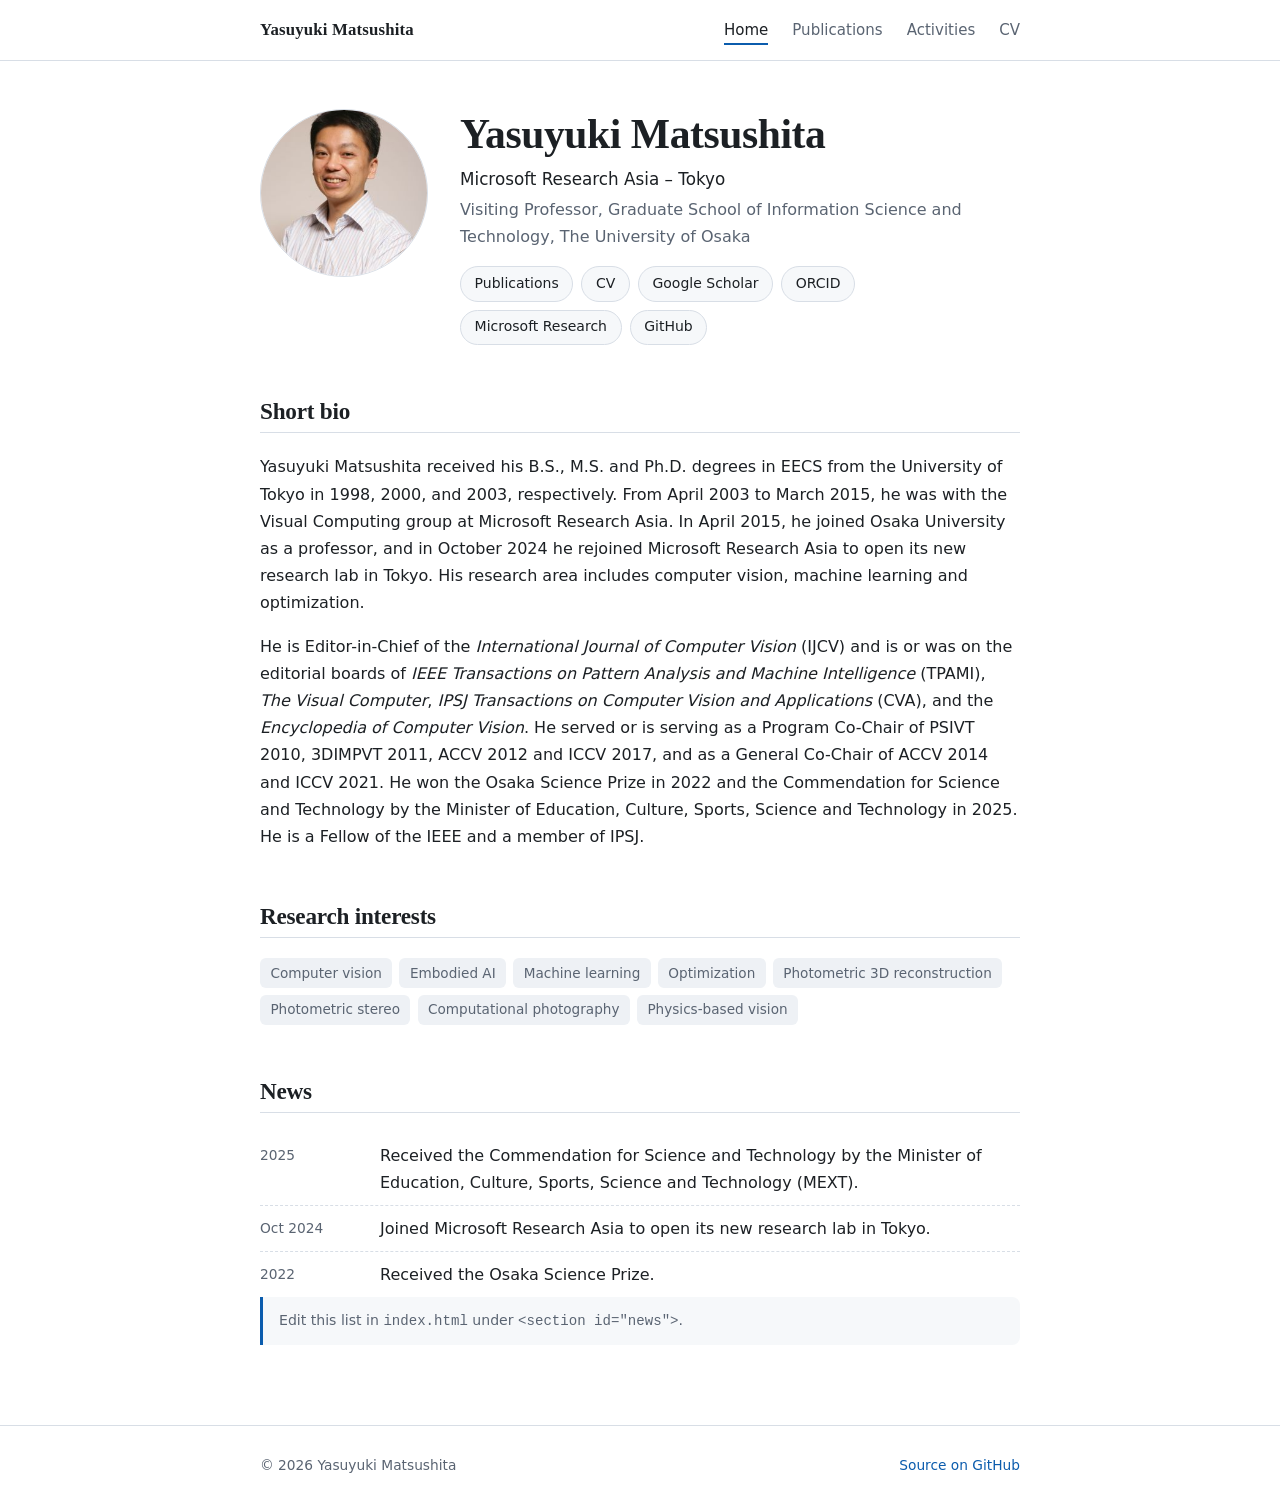
==== index.html @ 427e0b6b "Add personal academic homepage Static site for https://yamatsushita.github.io with bio, 154 publicat" ====
<!DOCTYPE html>
<html lang="en">
<head>
<meta charset="utf-8">
<meta name="viewport" content="width=device-width, initial-scale=1">
<title>Yasuyuki Matsushita</title>
<meta name="description" content="Yasuyuki Matsushita is a researcher at Microsoft Research Asia - Tokyo working on computer vision, machine learning, and optimization. IEEE Fellow and Editor-in-Chief of the International Journal of Computer Vision.">
<link rel="canonical" href="https://yamatsushita.github.io/">
<link rel="icon" href="assets/img/favicon.svg" type="image/svg+xml">
<link rel="stylesheet" href="assets/css/style.css">
<meta property="og:type" content="profile">
<meta property="og:title" content="Yasuyuki Matsushita">
<meta property="og:description" content="Computer vision, machine learning, and optimization. Microsoft Research Asia - Tokyo.">
<meta property="og:url" content="https://yamatsushita.github.io/">
<meta property="og:image" content="https://yamatsushita.github.io/assets/img/profile.jpg">
<meta name="twitter:card" content="summary">
<script type="application/ld+json">
{
  "@context": "https://schema.org",
  "@type": "Person",
  "name": "Yasuyuki Matsushita",
  "url": "https://yamatsushita.github.io/",
  "image": "https://yamatsushita.github.io/assets/img/profile.jpg",
  "jobTitle": "Researcher",
  "affiliation": { "@type": "Organization", "name": "Microsoft Research Asia - Tokyo" },
  "alumniOf": { "@type": "Organization", "name": "The University of Tokyo" },
  "knowsAbout": ["Computer Vision", "Machine Learning", "Optimization", "Photometric 3D Reconstruction"],
  "sameAs": [
    "https://orcid.org/0000-0002-1935-4752",
    "https://scholar.google.com/citations?user=eomC7sIAAAAJ",
    "https://www.microsoft.com/en-us/research/people/yamatsushita/",
    "https://github.com/yasumat"
  ]
}
</script>
</head>
<body>
<a class="skip-link" href="#main">Skip to content</a>

<header class="site-header">
  <div class="wrap">
    <a class="brand" href="index.html">Yasuyuki Matsushita</a>
    <button class="nav-toggle" type="button" aria-expanded="false" aria-controls="site-nav" hidden>Menu</button>
    <nav class="site-nav" id="site-nav" aria-label="Main">
      <ul>
        <li><a href="index.html" aria-current="page">Home</a></li>
        <li><a href="publications.html">Publications</a></li>
        <li><a href="activities.html">Activities</a></li>
        <li><a href="cv.html">CV</a></li>
      </ul>
    </nav>
  </div>
</header>

<main id="main">
  <div class="wrap">

    <section class="hero">
      <img class="hero-photo" src="assets/img/profile.jpg" alt="Portrait of Yasuyuki Matsushita" width="168" height="168">
      <div>
        <h1>Yasuyuki Matsushita</h1>
        <p class="title">Microsoft Research Asia &ndash; Tokyo</p>
        <p class="affil">Visiting Professor, Graduate School of Information Science and Technology, The University of Osaka</p>
        <ul class="links">
          <li><a href="publications.html">Publications</a></li>
          <li><a href="cv.html">CV</a></li>
          <li><a href="https://scholar.google.com/citations?user=eomC7sIAAAAJ" rel="noopener">Google Scholar</a></li>
          <li><a href="https://orcid.org/0000-0002-1935-4752" rel="noopener">ORCID</a></li>
          <li><a href="https://www.microsoft.com/en-us/research/people/yamatsushita/" rel="noopener">Microsoft Research</a></li>
          <li><a href="https://github.com/yasumat" rel="noopener">GitHub</a></li>
        </ul>
      </div>
    </section>

    <section id="about">
      <h2>Short bio</h2>
      <p>
        Yasuyuki Matsushita received his B.S., M.S. and Ph.D. degrees in EECS from
        the University of Tokyo in 1998, 2000, and 2003, respectively. From April 2003
        to March 2015, he was with the Visual Computing group at Microsoft Research Asia.
        In April 2015, he joined Osaka University as a professor, and in October 2024 he
        rejoined Microsoft Research Asia to open its new research lab in Tokyo.
        His research area includes computer vision, machine learning and optimization.
      </p>
      <p>
        He is Editor-in-Chief of the <em>International Journal of Computer Vision</em> (IJCV)
        and is or was on the editorial boards of <em>IEEE Transactions on Pattern Analysis and
        Machine Intelligence</em> (TPAMI), <em>The Visual Computer</em>, <em>IPSJ Transactions on
        Computer Vision and Applications</em> (CVA), and the <em>Encyclopedia of Computer Vision</em>.
        He served or is serving as a Program Co-Chair of PSIVT 2010, 3DIMPVT 2011, ACCV 2012
        and ICCV 2017, and as a General Co-Chair of ACCV 2014 and ICCV 2021. He won the
        Osaka Science Prize in 2022 and the Commendation for Science and Technology by the
        Minister of Education, Culture, Sports, Science and Technology in 2025.
        He is a Fellow of the IEEE and a member of IPSJ.
      </p>
    </section>

    <section id="research">
      <h2>Research interests</h2>
      <ul class="tags">
        <li>Computer vision</li>
        <li>Embodied AI</li>
        <li>Machine learning</li>
        <li>Optimization</li>
        <li>Photometric 3D reconstruction</li>
        <li>Photometric stereo</li>
        <li>Computational photography</li>
        <li>Physics-based vision</li>
      </ul>
    </section>

    <section id="news">
      <h2>News</h2>
      <ul class="news">
        <li>
          <time datetime="2025">2025</time>
          <span>Received the Commendation for Science and Technology by the Minister of Education, Culture, Sports, Science and Technology (MEXT).</span>
        </li>
        <li>
          <time datetime="2024-10">Oct 2024</time>
          <span>Joined Microsoft Research Asia to open its new research lab in Tokyo.</span>
        </li>
        <li>
          <time datetime="2022">2022</time>
          <span>Received the Osaka Science Prize.</span>
        </li>
      </ul>
      <p class="note">Edit this list in <code>index.html</code> under <code>&lt;section id="news"&gt;</code>.</p>
    </section>

  </div>
</main>

<footer class="site-footer">
  <div class="wrap">
    <span>&copy; 2026 Yasuyuki Matsushita</span>
    <span><a href="https://github.com/yamatsushita/yamatsushita.github.io">Source on GitHub</a></span>
  </div>
</footer>

<script src="assets/js/main.js"></script>
</body>
</html>
---- assets/css/style.css ----
/* ==========================================================================
   Personal academic homepage — base stylesheet
   Edit the custom properties below to restyle the whole site.
   ========================================================================== */

:root {
  --font-sans: system-ui, -apple-system, "Segoe UI", Roboto, "Helvetica Neue",
    "Hiragino Sans", "Noto Sans JP", Meiryo, sans-serif;
  --font-serif: ui-serif, Georgia, "Times New Roman", "Hiragino Mincho ProN", serif;

  --bg: #ffffff;
  --bg-subtle: #f6f8fa;
  --bg-inset: #eef1f5;
  --text: #1c2024;
  --text-muted: #5a6472;
  --border: #d8dee6;
  --accent: #0b5cad;
  --accent-soft: #e7f0fa;
  --shadow: 0 1px 2px rgba(16, 24, 40, 0.06), 0 8px 24px rgba(16, 24, 40, 0.06);

  --measure: 50rem;
  --radius: 10px;
}

@media (prefers-color-scheme: dark) {
  :root {
    --bg: #0f1216;
    --bg-subtle: #161b22;
    --bg-inset: #1c232c;
    --text: #e6edf3;
    --text-muted: #9aa7b4;
    --border: #2a323c;
    --accent: #6cb2ff;
    --accent-soft: #14273c;
    --shadow: 0 1px 2px rgba(0, 0, 0, 0.5), 0 8px 24px rgba(0, 0, 0, 0.4);
  }
}

*,
*::before,
*::after {
  box-sizing: border-box;
}

html {
  scroll-behavior: smooth;
  scroll-padding-top: 5rem;
  -webkit-text-size-adjust: 100%;
}

body {
  margin: 0;
  font-family: var(--font-sans);
  font-size: 1rem;
  line-height: 1.7;
  color: var(--text);
  background: var(--bg);
  -webkit-font-smoothing: antialiased;
}

a {
  color: var(--accent);
  text-decoration: none;
}

a:hover,
a:focus-visible {
  text-decoration: underline;
}

:focus-visible {
  outline: 2px solid var(--accent);
  outline-offset: 2px;
  border-radius: 3px;
}

img {
  max-width: 100%;
  height: auto;
}

/* --------------------------------------------------------- layout helpers */

.wrap {
  width: 100%;
  max-width: var(--measure);
  margin-inline: auto;
  padding-inline: 1.25rem;
}

.skip-link {
  position: absolute;
  left: -9999px;
  top: 0;
  background: var(--accent);
  color: #fff;
  padding: 0.6rem 1rem;
  z-index: 100;
}

.skip-link:focus {
  left: 0;
}

/* ----------------------------------------------------------------- header */

.site-header {
  position: sticky;
  top: 0;
  z-index: 50;
  background: color-mix(in srgb, var(--bg) 88%, transparent);
  backdrop-filter: saturate(180%) blur(12px);
  border-bottom: 1px solid var(--border);
}

.site-header .wrap {
  display: flex;
  align-items: center;
  justify-content: space-between;
  gap: 1rem;
  min-height: 3.75rem;
}

.brand {
  font-family: var(--font-serif);
  font-size: 1.05rem;
  font-weight: 600;
  letter-spacing: 0.01em;
  color: var(--text);
}

.brand:hover {
  text-decoration: none;
  color: var(--accent);
}

.nav-toggle {
  display: none;
  background: none;
  border: 1px solid var(--border);
  border-radius: 8px;
  color: var(--text);
  padding: 0.35rem 0.6rem;
  font-size: 1rem;
  cursor: pointer;
}

.site-nav ul {
  display: flex;
  gap: 1.5rem;
  list-style: none;
  margin: 0;
  padding: 0;
}

.site-nav a {
  color: var(--text-muted);
  font-size: 0.94rem;
  font-weight: 500;
  padding-block: 0.25rem;
  border-bottom: 2px solid transparent;
}

.site-nav a:hover {
  color: var(--text);
  text-decoration: none;
}

.site-nav a[aria-current="page"] {
  color: var(--text);
  border-bottom-color: var(--accent);
}

@media (max-width: 640px) {
  .nav-toggle {
    display: block;
  }

  .site-nav {
    display: none;
    width: 100%;
  }

  .site-header .wrap {
    flex-wrap: wrap;
    padding-block: 0.6rem;
  }

  .site-nav.open {
    display: block;
  }

  .site-nav ul {
    flex-direction: column;
    gap: 0.25rem;
    padding-block: 0.5rem;
  }

  .site-nav a {
    display: block;
    padding: 0.4rem 0;
    border-bottom: none;
  }
}

/* ------------------------------------------------------------------- main */

main {
  padding-block: 3rem 4rem;
}

section + section {
  margin-top: 3.25rem;
}

h1,
h2,
h3 {
  font-family: var(--font-serif);
  line-height: 1.25;
  letter-spacing: -0.01em;
  margin: 0 0 0.6rem;
}

h1 {
  font-size: clamp(1.9rem, 1.4rem + 1.8vw, 2.6rem);
}

h2 {
  font-size: 1.45rem;
  padding-bottom: 0.4rem;
  border-bottom: 1px solid var(--border);
  margin-bottom: 1.25rem;
}

h3 {
  font-size: 1.1rem;
}

p {
  margin: 0 0 1rem;
}

.lead {
  font-size: 1.08rem;
  color: var(--text-muted);
}

/* ------------------------------------------------------------------- hero */

.hero {
  display: grid;
  grid-template-columns: 168px 1fr;
  gap: 2rem;
  align-items: start;
}

.hero-photo {
  width: 168px;
  height: 168px;
  border-radius: 50%;
  object-fit: cover;
  border: 1px solid var(--border);
  background: var(--bg-subtle);
}

.hero h1 {
  margin-bottom: 0.25rem;
}

.hero .title {
  font-size: 1.05rem;
  color: var(--text);
  margin: 0 0 0.15rem;
}

.hero .affil {
  color: var(--text-muted);
  margin: 0 0 1rem;
}

@media (max-width: 640px) {
  .hero {
    grid-template-columns: 1fr;
    gap: 1.25rem;
    text-align: center;
  }

  .hero-photo {
    margin-inline: auto;
  }

  .links {
    justify-content: center;
  }
}

/* ------------------------------------------------------------ link chips */

.links {
  display: flex;
  flex-wrap: wrap;
  gap: 0.5rem;
  list-style: none;
  margin: 0;
  padding: 0;
}

.links a {
  display: inline-flex;
  align-items: center;
  gap: 0.35rem;
  font-size: 0.875rem;
  font-weight: 500;
  color: var(--text);
  background: var(--bg-subtle);
  border: 1px solid var(--border);
  border-radius: 999px;
  padding: 0.3rem 0.85rem;
  transition: background 0.15s ease, border-color 0.15s ease;
}

.links a:hover {
  text-decoration: none;
  background: var(--accent-soft);
  border-color: var(--accent);
  color: var(--accent);
}

/* ------------------------------------------------------------------- tags */

.tags {
  display: flex;
  flex-wrap: wrap;
  gap: 0.45rem;
  list-style: none;
  margin: 0;
  padding: 0;
}

.tags li {
  font-size: 0.85rem;
  color: var(--text-muted);
  background: var(--bg-inset);
  border-radius: 6px;
  padding: 0.2rem 0.65rem;
}

/* ------------------------------------------------------------------- news */

.news {
  list-style: none;
  margin: 0;
  padding: 0;
}

.news li {
  display: grid;
  grid-template-columns: 6.5rem 1fr;
  gap: 1rem;
  padding: 0.55rem 0;
  border-bottom: 1px dashed var(--border);
}

.news li:last-child {
  border-bottom: none;
}

.news time {
  color: var(--text-muted);
  font-size: 0.86rem;
  font-variant-numeric: tabular-nums;
  padding-top: 0.15rem;
}

@media (max-width: 560px) {
  .news li {
    grid-template-columns: 1fr;
    gap: 0.1rem;
  }
}

/* ----------------------------------------------------------- publications */

.pub-tools {
  display: flex;
  flex-wrap: wrap;
  gap: 0.75rem;
  align-items: center;
  margin-bottom: 1.5rem;
}

.pub-search {
  flex: 1 1 16rem;
  font: inherit;
  font-size: 0.95rem;
  color: var(--text);
  background: var(--bg);
  border: 1px solid var(--border);
  border-radius: 8px;
  padding: 0.5rem 0.8rem;
}

.pub-search::placeholder {
  color: var(--text-muted);
}

.pub-count {
  font-size: 0.86rem;
  color: var(--text-muted);
}

.year-group {
  margin-bottom: 2rem;
}

.year-group h2 {
  font-size: 1.2rem;
  font-variant-numeric: tabular-nums;
}

.pub-list {
  list-style: none;
  margin: 0;
  padding: 0;
  display: grid;
  gap: 1.05rem;
}

.pub {
  display: grid;
  gap: 0.2rem;
  padding-left: 0.9rem;
  border-left: 2px solid var(--border);
}

.pub:hover {
  border-left-color: var(--accent);
}

.pub-title {
  font-weight: 600;
  line-height: 1.45;
  color: var(--text);
}

.pub-authors {
  font-size: 0.9rem;
  color: var(--text-muted);
}

.pub-authors .me {
  color: var(--text);
  font-weight: 600;
}

.pub-meta {
  font-size: 0.88rem;
  color: var(--text-muted);
  display: flex;
  flex-wrap: wrap;
  align-items: center;
  gap: 0.5rem;
}

.badge {
  font-size: 0.74rem;
  font-weight: 700;
  letter-spacing: 0.03em;
  text-transform: uppercase;
  color: var(--accent);
  background: var(--accent-soft);
  border-radius: 5px;
  padding: 0.05rem 0.45rem;
}

.pub-links a {
  font-size: 0.82rem;
}

.pub-links a + a::before {
  content: "·";
  color: var(--border);
  margin-inline: 0.4rem;
}

.empty-state {
  color: var(--text-muted);
  font-style: italic;
  padding: 1.5rem 0;
}

/* --------------------------------------------------------------- cv lists */

.cv-list {
  list-style: none;
  margin: 0;
  padding: 0;
  display: grid;
  gap: 1rem;
}

.cv-list > li {
  display: grid;
  grid-template-columns: 9rem 1fr;
  gap: 1rem;
}

.cv-list .when {
  color: var(--text-muted);
  font-size: 0.88rem;
  font-variant-numeric: tabular-nums;
}

.cv-list .what strong {
  display: block;
}

.cv-list .where {
  color: var(--text-muted);
  font-size: 0.92rem;
}

@media (max-width: 560px) {
  .cv-list > li {
    grid-template-columns: 1fr;
    gap: 0.1rem;
  }
}

/* ------------------------------------------------------------------ cards */

.card {
  background: var(--bg-subtle);
  border: 1px solid var(--border);
  border-radius: var(--radius);
  padding: 1.1rem 1.25rem;
}

.card + .card {
  margin-top: 1rem;
}

.card h3 {
  margin-bottom: 0.25rem;
}

.card p:last-child {
  margin-bottom: 0;
}

/* ----------------------------------------------------------------- footer */

.site-footer {
  border-top: 1px solid var(--border);
  padding-block: 1.75rem;
  color: var(--text-muted);
  font-size: 0.86rem;
}

.site-footer .wrap {
  display: flex;
  flex-wrap: wrap;
  gap: 0.5rem 1rem;
  justify-content: space-between;
}

/* ------------------------------------------------------------------ misc */

.note {
  font-size: 0.88rem;
  color: var(--text-muted);
  background: var(--bg-subtle);
  border-left: 3px solid var(--accent);
  border-radius: 0 8px 8px 0;
  padding: 0.75rem 1rem;
}

@media print {
  .site-header,
  .site-footer,
  .pub-tools {
    display: none;
  }

  body {
    font-size: 11pt;
  }
}
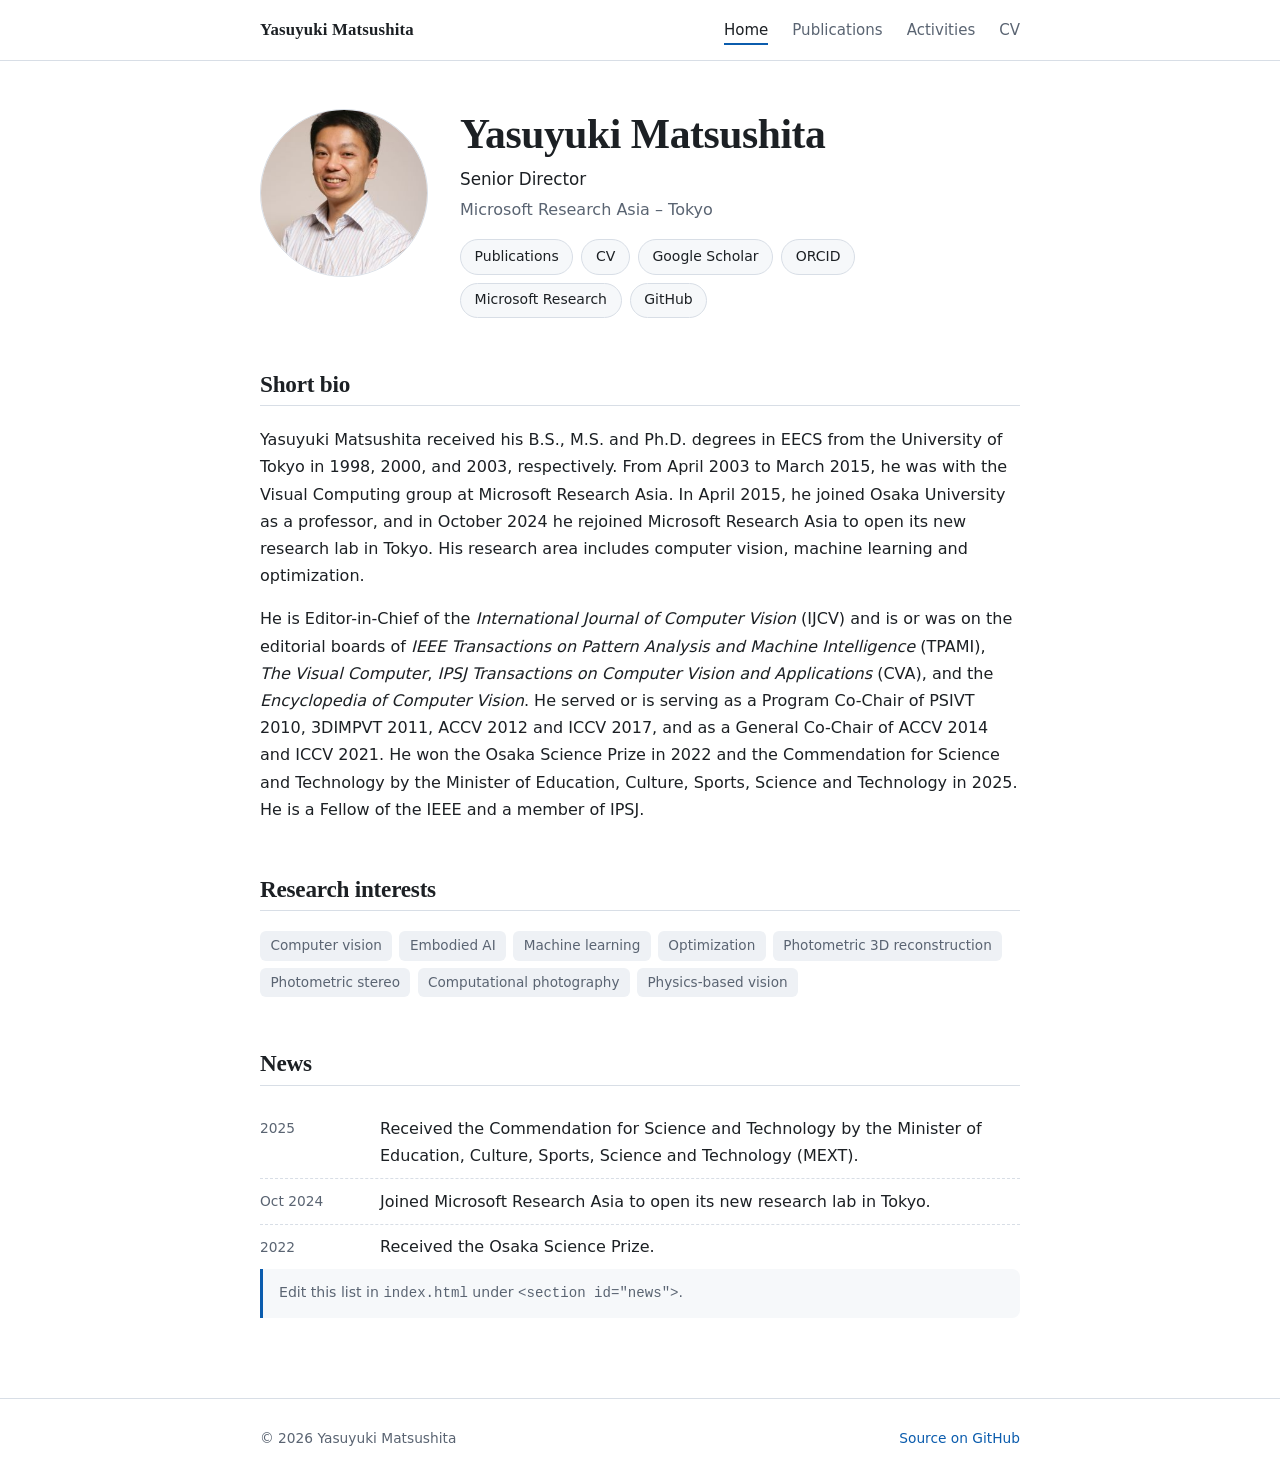
==== commit 0c7de006: "Show Senior Director as title, drop Visiting Professor line Co-authored-by: Copilot App <223556219+C" ====
--- a/index.html
+++ b/index.html
@@ -4,13 +4,13 @@
 <meta charset="utf-8">
 <meta name="viewport" content="width=device-width, initial-scale=1">
 <title>Yasuyuki Matsushita</title>
-<meta name="description" content="Yasuyuki Matsushita is a researcher at Microsoft Research Asia - Tokyo working on computer vision, machine learning, and optimization. IEEE Fellow and Editor-in-Chief of the International Journal of Computer Vision.">
+<meta name="description" content="Yasuyuki Matsushita is Senior Director at Microsoft Research Asia - Tokyo, working on computer vision, machine learning, and optimization. IEEE Fellow and Editor-in-Chief of the International Journal of Computer Vision.">
 <link rel="canonical" href="https://yamatsushita.github.io/">
 <link rel="icon" href="assets/img/favicon.svg" type="image/svg+xml">
 <link rel="stylesheet" href="assets/css/style.css">
 <meta property="og:type" content="profile">
 <meta property="og:title" content="Yasuyuki Matsushita">
-<meta property="og:description" content="Computer vision, machine learning, and optimization. Microsoft Research Asia - Tokyo.">
+<meta property="og:description" content="Senior Director, Microsoft Research Asia - Tokyo. Computer vision, machine learning, and optimization.">
 <meta property="og:url" content="https://yamatsushita.github.io/">
 <meta property="og:image" content="https://yamatsushita.github.io/assets/img/profile.jpg">
 <meta name="twitter:card" content="summary">
@@ -21,7 +21,7 @@
   "name": "Yasuyuki Matsushita",
   "url": "https://yamatsushita.github.io/",
   "image": "https://yamatsushita.github.io/assets/img/profile.jpg",
-  "jobTitle": "Researcher",
+  "jobTitle": "Senior Director",
   "affiliation": { "@type": "Organization", "name": "Microsoft Research Asia - Tokyo" },
   "alumniOf": { "@type": "Organization", "name": "The University of Tokyo" },
   "knowsAbout": ["Computer Vision", "Machine Learning", "Optimization", "Photometric 3D Reconstruction"],
@@ -59,8 +59,8 @@
       <img class="hero-photo" src="assets/img/profile.jpg" alt="Portrait of Yasuyuki Matsushita" width="168" height="168">
       <div>
         <h1>Yasuyuki Matsushita</h1>
-        <p class="title">Microsoft Research Asia &ndash; Tokyo</p>
-        <p class="affil">Visiting Professor, Graduate School of Information Science and Technology, The University of Osaka</p>
+        <p class="title">Senior Director</p>
+        <p class="affil">Microsoft Research Asia &ndash; Tokyo</p>
         <ul class="links">
           <li><a href="publications.html">Publications</a></li>
           <li><a href="cv.html">CV</a></li>
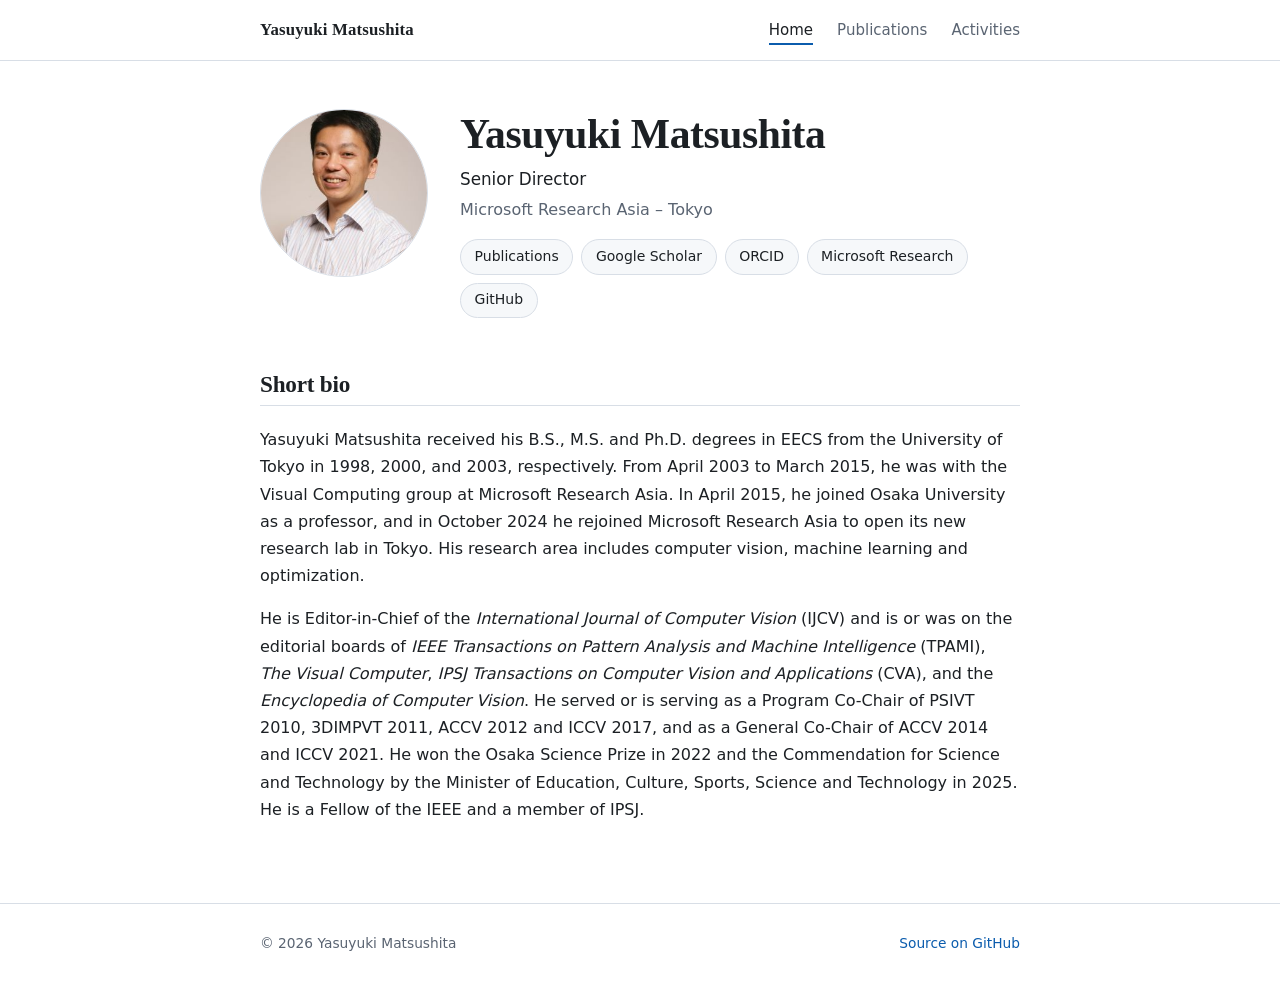
==== commit ffd248c6: "Refresh publications from DBLP, trim Home and Activities, drop CV page - Publications: rebuild from " ====
--- a/index.html
+++ b/index.html
@@ -46,7 +46,6 @@
         <li><a href="index.html" aria-current="page">Home</a></li>
         <li><a href="publications.html">Publications</a></li>
         <li><a href="activities.html">Activities</a></li>
-        <li><a href="cv.html">CV</a></li>
       </ul>
     </nav>
   </div>
@@ -63,8 +62,7 @@
         <p class="affil">Microsoft Research Asia &ndash; Tokyo</p>
         <ul class="links">
           <li><a href="publications.html">Publications</a></li>
-          <li><a href="cv.html">CV</a></li>
-          <li><a href="https://scholar.google.com/citations?user=eomC7sIAAAAJ" rel="noopener">Google Scholar</a></li>
+            <li><a href="https://scholar.google.com/citations?user=eomC7sIAAAAJ" rel="noopener">Google Scholar</a></li>
           <li><a href="https://orcid.org/0000-0002-1935-4752" rel="noopener">ORCID</a></li>
           <li><a href="https://www.microsoft.com/en-us/research/people/yamatsushita/" rel="noopener">Microsoft Research</a></li>
           <li><a href="https://github.com/yasumat" rel="noopener">GitHub</a></li>
@@ -95,39 +93,6 @@
       </p>
     </section>
 
-    <section id="research">
-      <h2>Research interests</h2>
-      <ul class="tags">
-        <li>Computer vision</li>
-        <li>Embodied AI</li>
-        <li>Machine learning</li>
-        <li>Optimization</li>
-        <li>Photometric 3D reconstruction</li>
-        <li>Photometric stereo</li>
-        <li>Computational photography</li>
-        <li>Physics-based vision</li>
-      </ul>
-    </section>
-
-    <section id="news">
-      <h2>News</h2>
-      <ul class="news">
-        <li>
-          <time datetime="2025">2025</time>
-          <span>Received the Commendation for Science and Technology by the Minister of Education, Culture, Sports, Science and Technology (MEXT).</span>
-        </li>
-        <li>
-          <time datetime="2024-10">Oct 2024</time>
-          <span>Joined Microsoft Research Asia to open its new research lab in Tokyo.</span>
-        </li>
-        <li>
-          <time datetime="2022">2022</time>
-          <span>Received the Osaka Science Prize.</span>
-        </li>
-      </ul>
-      <p class="note">Edit this list in <code>index.html</code> under <code>&lt;section id="news"&gt;</code>.</p>
-    </section>
-
   </div>
 </main>
 
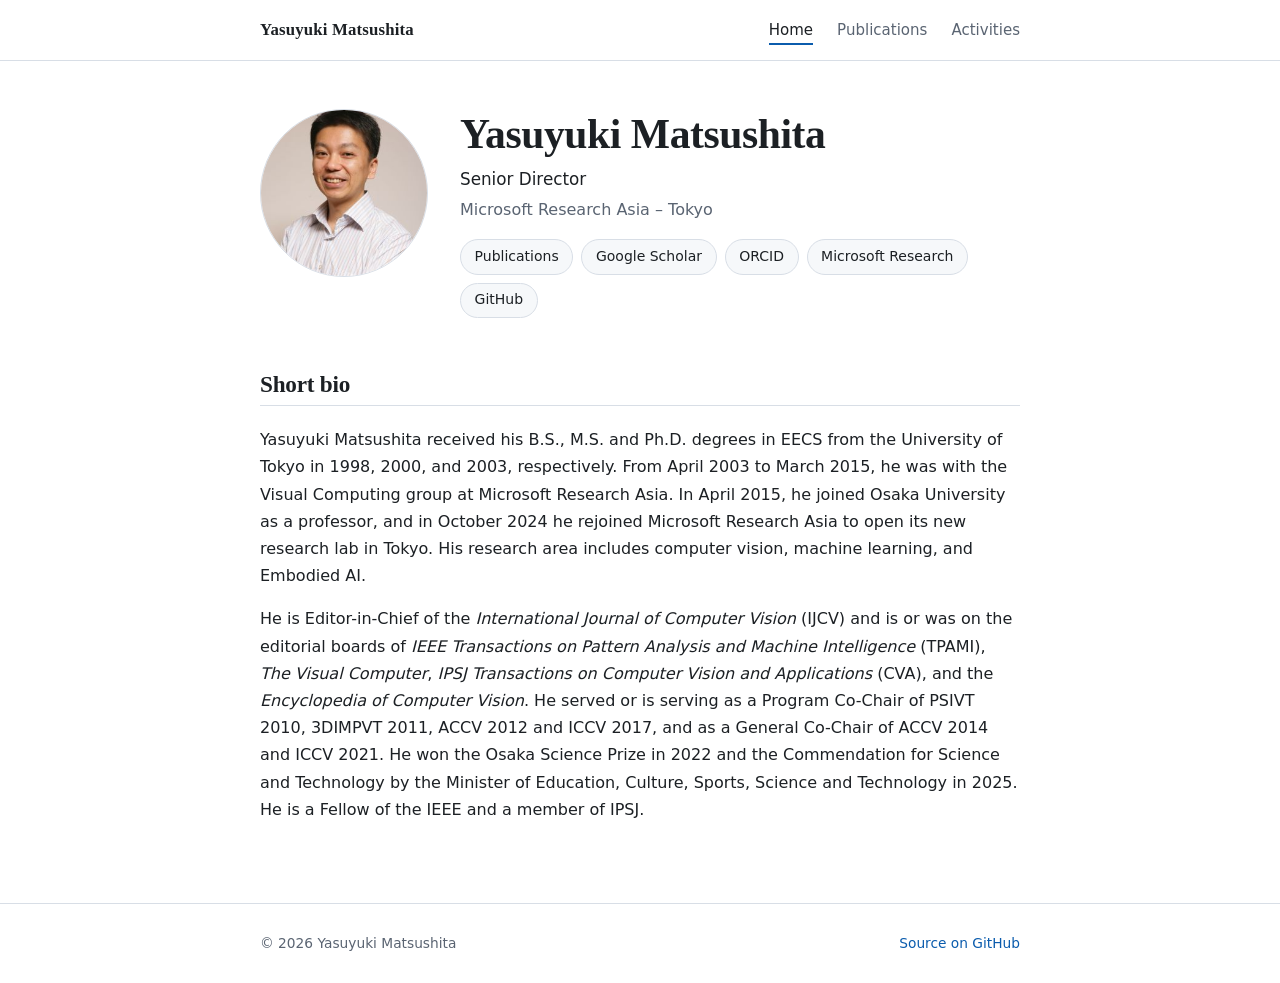
==== commit 8039f771: "Update knowsAbout and research area in index.html Updated the 'knowsAbout' field to include 'Embodie" ====
--- a/index.html
+++ b/index.html
@@ -24,7 +24,7 @@
   "jobTitle": "Senior Director",
   "affiliation": { "@type": "Organization", "name": "Microsoft Research Asia - Tokyo" },
   "alumniOf": { "@type": "Organization", "name": "The University of Tokyo" },
-  "knowsAbout": ["Computer Vision", "Machine Learning", "Optimization", "Photometric 3D Reconstruction"],
+  "knowsAbout": ["Computer Vision", "Machine Learning", "Embodied AI", "Photometric 3D Reconstruction"],
   "sameAs": [
     "https://orcid.org/0000-0002-1935-4752",
     "https://scholar.google.com/citations?user=eomC7sIAAAAJ",
@@ -78,7 +78,7 @@
         to March 2015, he was with the Visual Computing group at Microsoft Research Asia.
         In April 2015, he joined Osaka University as a professor, and in October 2024 he
         rejoined Microsoft Research Asia to open its new research lab in Tokyo.
-        His research area includes computer vision, machine learning and optimization.
+        His research area includes computer vision, machine learning, and Embodied AI.
       </p>
       <p>
         He is Editor-in-Chief of the <em>International Journal of Computer Vision</em> (IJCV)
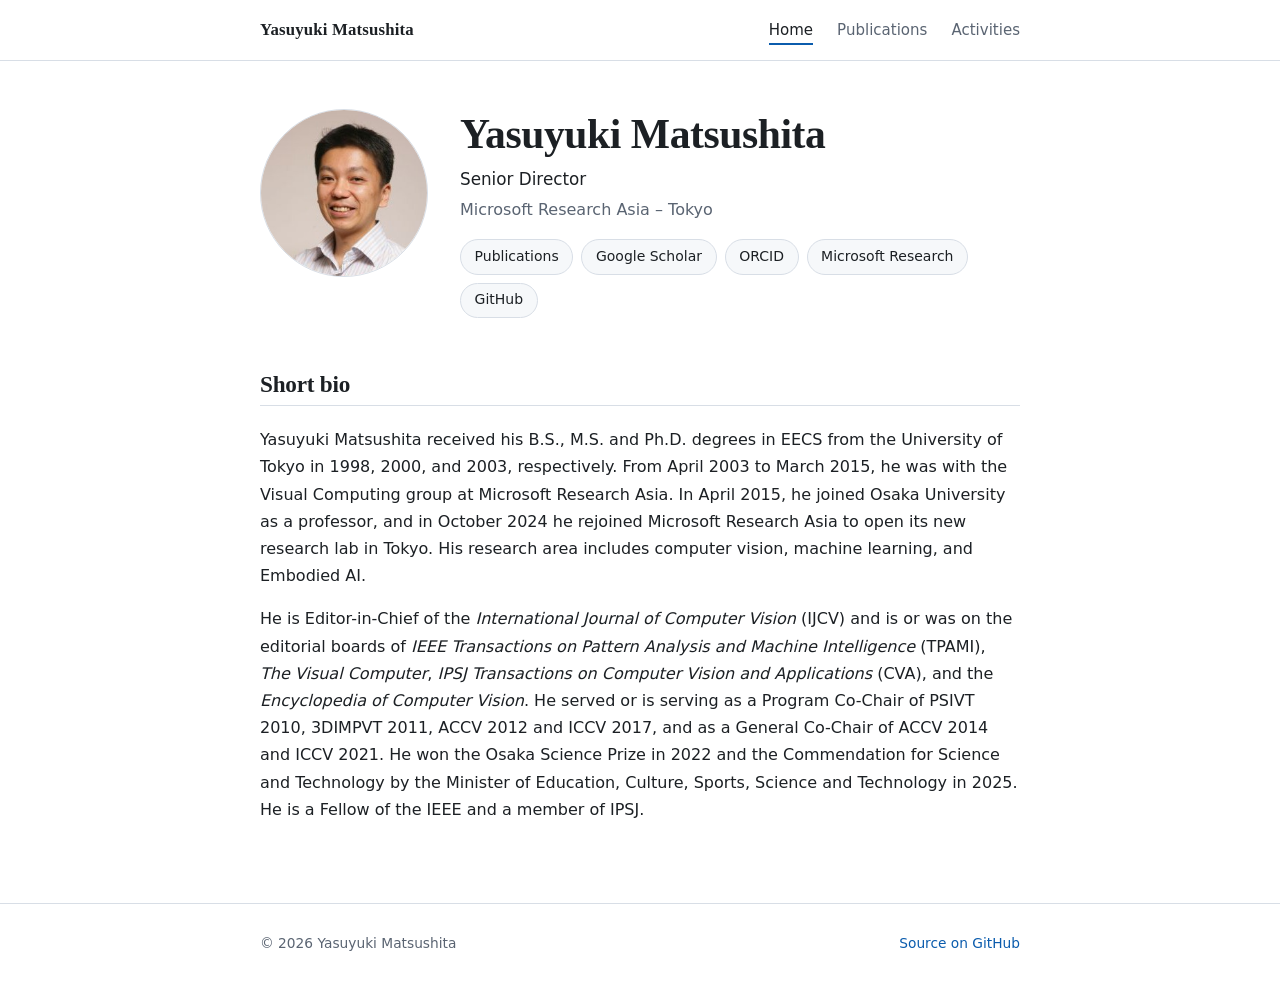
==== commit e8419cf1: "Point GitHub profile link to yamatsushita Per-paper code repositories stay on yasumat, where they ar" ====
--- a/index.html
+++ b/index.html
@@ -4,13 +4,13 @@
 <meta charset="utf-8">
 <meta name="viewport" content="width=device-width, initial-scale=1">
 <title>Yasuyuki Matsushita</title>
-<meta name="description" content="Yasuyuki Matsushita is Senior Director at Microsoft Research Asia - Tokyo, working on computer vision, machine learning, and optimization. IEEE Fellow and Editor-in-Chief of the International Journal of Computer Vision.">
+<meta name="description" content="Yasuyuki Matsushita is Senior Director at Microsoft Research Asia - Tokyo, working on computer vision, machine learning, and Embodied AI. IEEE Fellow and Editor-in-Chief of the International Journal of Computer Vision.">
 <link rel="canonical" href="https://yamatsushita.github.io/">
 <link rel="icon" href="assets/img/favicon.svg" type="image/svg+xml">
 <link rel="stylesheet" href="assets/css/style.css">
 <meta property="og:type" content="profile">
 <meta property="og:title" content="Yasuyuki Matsushita">
-<meta property="og:description" content="Senior Director, Microsoft Research Asia - Tokyo. Computer vision, machine learning, and optimization.">
+<meta property="og:description" content="Senior Director, Microsoft Research Asia - Tokyo. Computer vision, machine learning, and Embodied AI.">
 <meta property="og:url" content="https://yamatsushita.github.io/">
 <meta property="og:image" content="https://yamatsushita.github.io/assets/img/profile.jpg">
 <meta name="twitter:card" content="summary">
@@ -29,7 +29,7 @@
     "https://orcid.org/0000-0002-1935-4752",
     "https://scholar.google.com/citations?user=eomC7sIAAAAJ",
     "https://www.microsoft.com/en-us/research/people/yamatsushita/",
-    "https://github.com/yasumat"
+    "https://github.com/yamatsushita"
   ]
 }
 </script>
@@ -65,7 +65,7 @@
             <li><a href="https://scholar.google.com/citations?user=eomC7sIAAAAJ" rel="noopener">Google Scholar</a></li>
           <li><a href="https://orcid.org/0000-0002-1935-4752" rel="noopener">ORCID</a></li>
           <li><a href="https://www.microsoft.com/en-us/research/people/yamatsushita/" rel="noopener">Microsoft Research</a></li>
-          <li><a href="https://github.com/yasumat" rel="noopener">GitHub</a></li>
+          <li><a href="https://github.com/yamatsushita" rel="noopener">GitHub</a></li>
         </ul>
       </div>
     </section>
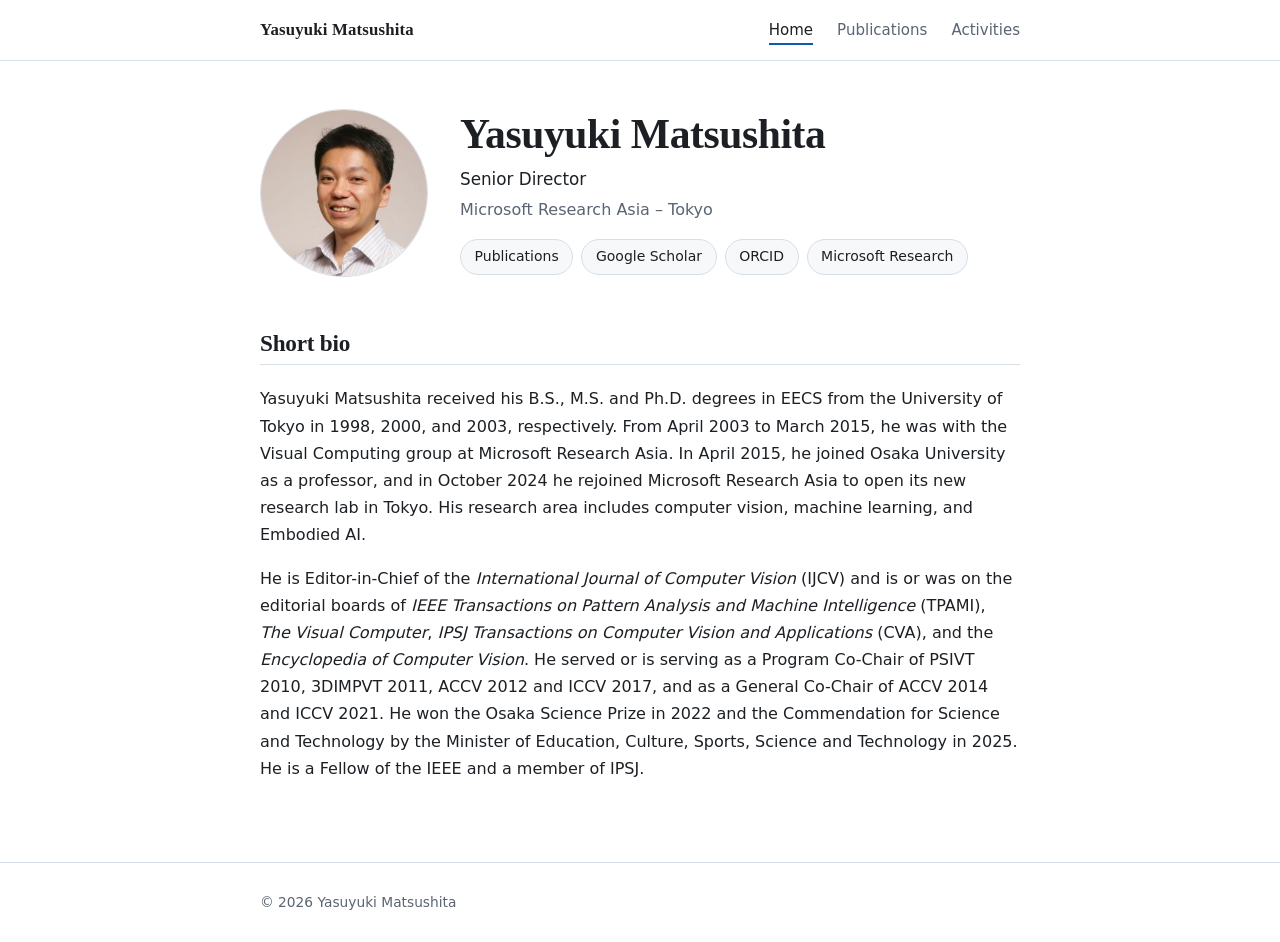
==== commit 4782bcf5: "Remove GitHub profile chip and Source on GitHub footer links Per-paper code repository links on the " ====
--- a/index.html
+++ b/index.html
@@ -28,8 +28,7 @@
   "sameAs": [
     "https://orcid.org/0000-0002-1935-4752",
     "https://scholar.google.com/citations?user=eomC7sIAAAAJ",
-    "https://www.microsoft.com/en-us/research/people/yamatsushita/",
-    "https://github.com/yamatsushita"
+    "https://www.microsoft.com/en-us/research/people/yamatsushita/"
   ]
 }
 </script>
@@ -65,7 +64,6 @@
             <li><a href="https://scholar.google.com/citations?user=eomC7sIAAAAJ" rel="noopener">Google Scholar</a></li>
           <li><a href="https://orcid.org/0000-0002-1935-4752" rel="noopener">ORCID</a></li>
           <li><a href="https://www.microsoft.com/en-us/research/people/yamatsushita/" rel="noopener">Microsoft Research</a></li>
-          <li><a href="https://github.com/yamatsushita" rel="noopener">GitHub</a></li>
         </ul>
       </div>
     </section>
@@ -99,7 +97,6 @@
 <footer class="site-footer">
   <div class="wrap">
     <span>&copy; 2026 Yasuyuki Matsushita</span>
-    <span><a href="https://github.com/yamatsushita/yamatsushita.github.io">Source on GitHub</a></span>
   </div>
 </footer>
 
